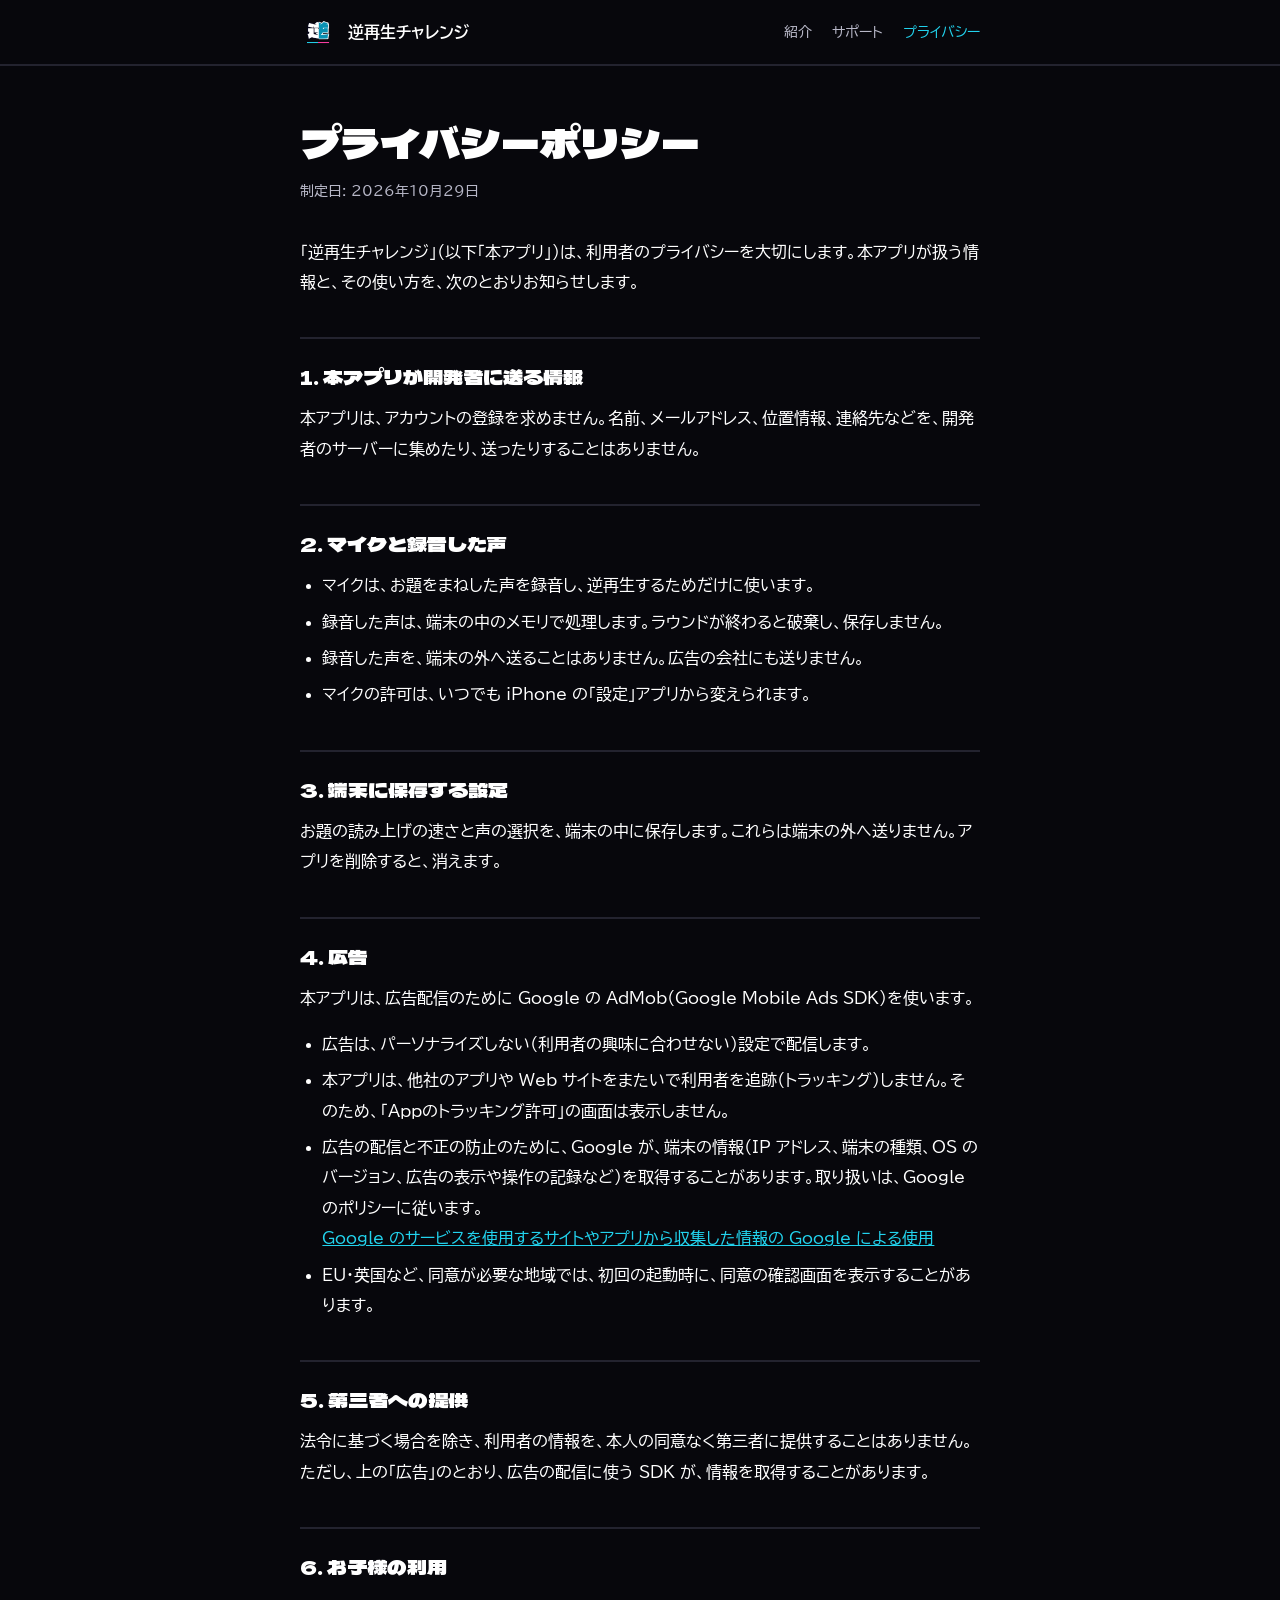
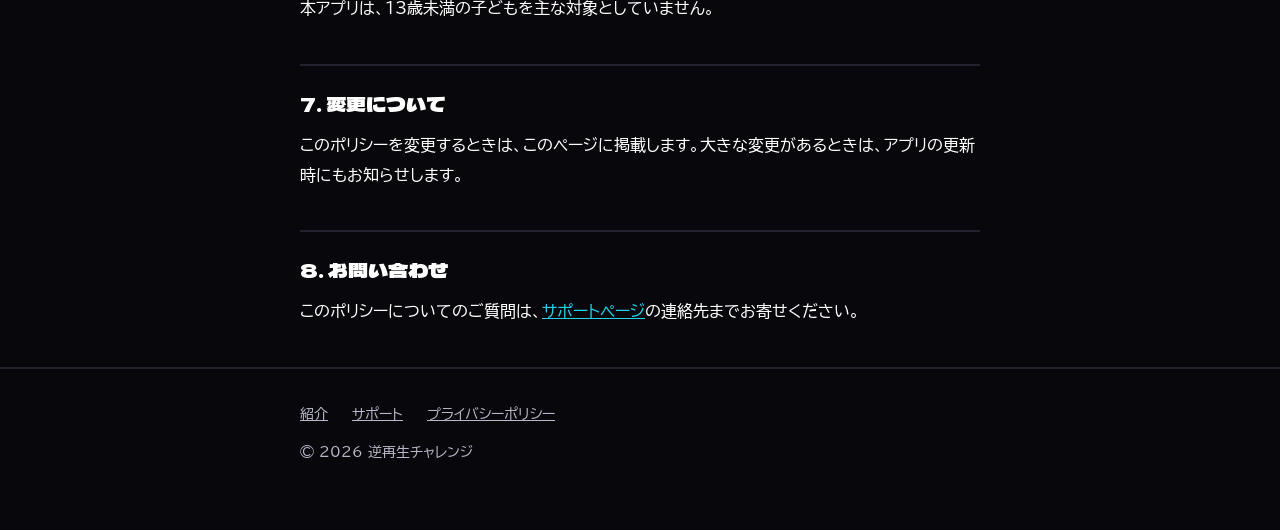
==== privacy.html @ 91100e5a "feat: 紹介・サポート・プライバシーポリシーのページを追加 Co-Authored-By: Claude Sonnet 5.5 <noreply@anthropic.com>" ====
<!doctype html>
<html lang="ja">
<head>
<meta charset="utf-8">
<meta name="viewport" content="width=device-width, initial-scale=1">
<meta name="color-scheme" content="dark">
<meta name="theme-color" content="#07070c">
<link rel="icon" href="assets/icon.png">
<link rel="apple-touch-icon" href="assets/icon.png">
<link rel="preconnect" href="https://fonts.googleapis.com">
<link rel="preconnect" href="https://fonts.gstatic.com" crossorigin>
<link href="https://fonts.googleapis.com/css2?family=BIZ+UDPGothic:wght@400;700&family=Dela+Gothic+One&display=swap" rel="stylesheet">
<link rel="stylesheet" href="style.css">
<title>プライバシーポリシー｜逆再生チャレンジ</title>
<meta name="description" content="逆再生チャレンジのプライバシーポリシー。">
</head>
<body>
<header class="site-header">
  <div class="wrap">
    <a class="brand" href="./"><img src="assets/icon.png" alt="" width="36" height="36"><span>逆再生チャレンジ</span></a>
    <nav class="site-nav" aria-label="メニュー">
      <a href="./" >紹介</a>
      <a href="support.html" >サポート</a>
      <a href="privacy.html" aria-current="page">プライバシー</a>
    </nav>
  </div>
</header>
<main>
  <div class="wrap page">
    <h1>プライバシーポリシー</h1>
    <p class="meta">制定日: 2026年10月29日</p>

    <p>「逆再生チャレンジ」（以下「本アプリ」）は、利用者のプライバシーを大切にします。本アプリが扱う情報と、その使い方を、次のとおりお知らせします。</p>

    <h2>1. 本アプリが開発者に送る情報</h2>
    <p>本アプリは、アカウントの登録を求めません。名前、メールアドレス、位置情報、連絡先などを、開発者のサーバーに集めたり、送ったりすることはありません。</p>

    <h2>2. マイクと録音した声</h2>
    <ul>
      <li>マイクは、お題をまねした声を録音し、逆再生するためだけに使います。</li>
      <li>録音した声は、端末の中のメモリで処理します。ラウンドが終わると破棄し、保存しません。</li>
      <li>録音した声を、端末の外へ送ることはありません。広告の会社にも送りません。</li>
      <li>マイクの許可は、いつでも iPhone の「設定」アプリから変えられます。</li>
    </ul>

    <h2>3. 端末に保存する設定</h2>
    <p>お題の読み上げの速さと声の選択を、端末の中に保存します。これらは端末の外へ送りません。アプリを削除すると、消えます。</p>

    <h2>4. 広告</h2>
    <p>本アプリは、広告配信のために Google の AdMob（Google Mobile Ads SDK）を使います。</p>
    <ul>
      <li>広告は、パーソナライズしない（利用者の興味に合わせない）設定で配信します。</li>
      <li>本アプリは、他社のアプリや Web サイトをまたいで利用者を追跡（トラッキング）しません。そのため、「Appのトラッキング許可」の画面は表示しません。</li>
      <li>広告の配信と不正の防止のために、Google が、端末の情報（IP アドレス、端末の種類、OS のバージョン、広告の表示や操作の記録など）を取得することがあります。取り扱いは、Google のポリシーに従います。
        <br><a href="https://policies.google.com/technologies/partner-sites" rel="noopener">Google のサービスを使用するサイトやアプリから収集した情報の Google による使用</a></li>
      <li>EU・英国など、同意が必要な地域では、初回の起動時に、同意の確認画面を表示することがあります。</li>
    </ul>

    <h2>5. 第三者への提供</h2>
    <p>法令に基づく場合を除き、利用者の情報を、本人の同意なく第三者に提供することはありません。ただし、上の「広告」のとおり、広告の配信に使う SDK が、情報を取得することがあります。</p>

    <h2>6. お子様の利用</h2>
    <p>本アプリは、13歳未満の子どもを主な対象としていません。</p>

    <h2>7. 変更について</h2>
    <p>このポリシーを変更するときは、このページに掲載します。大きな変更があるときは、アプリの更新時にもお知らせします。</p>

    <h2>8. お問い合わせ</h2>
    <p>このポリシーについてのご質問は、<a href="support.html">サポートページ</a>の連絡先までお寄せください。</p>
  </div>
</main>
<footer>
  <div class="wrap">
    <div class="links"><a href="./">紹介</a><a href="support.html">サポート</a><a href="privacy.html">プライバシーポリシー</a></div>
    <p>© 2026 逆再生チャレンジ</p>
  </div>
</footer>
</body>
</html>
---- style.css ----
:root {
  --stage000: #07070c;
  --stage100: #101018;
  --line100: #23232f;
  --line200: #4a4a5c;
  --ink: #ffffff;
  --ink-soft: #e4e4ee;
  --ink-muted: #b8b8c8;
  --cue: #22d3ee;
  --cue-deep: #0891b2;
  --you: #ff3ea5;
  --on-cue: #07070c;
  --display: "Dela Gothic One", "Hiragino Sans", sans-serif;
  --text: "BIZ UDPGothic", "Hiragino Sans", "Yu Gothic", sans-serif;
}

* { box-sizing: border-box; }

html { color-scheme: dark; }

body {
  margin: 0;
  background: var(--stage000);
  color: var(--ink);
  font-family: var(--text);
  font-size: 16px;
  line-height: 1.9;
  -webkit-text-size-adjust: 100%;
}

a { color: var(--cue); }
a:hover { color: var(--ink); }
a:focus-visible, button:focus-visible { outline: 3px solid var(--cue); outline-offset: 3px; }

.wrap { max-width: 720px; margin: 0 auto; padding: 0 20px; }

/* ヘッダー */
.site-header { border-bottom: 2px solid var(--line100); }
.site-header .wrap { display: flex; align-items: center; justify-content: space-between; min-height: 64px; gap: 16px; }
.brand { display: flex; align-items: center; gap: 12px; color: var(--ink); text-decoration: none; font-weight: 700; }
.brand img { width: 36px; height: 36px; border-radius: 8px; display: block; }
.site-nav { display: flex; gap: 20px; font-size: 14px; }
.site-nav a { color: var(--ink-muted); text-decoration: none; min-height: 44px; display: inline-flex; align-items: center; }
.site-nav a:hover, .site-nav a[aria-current="page"] { color: var(--cue); }

/* ヒーロー */
.hero { padding: 56px 0 40px; }
.micro { font-size: 12px; font-weight: 700; letter-spacing: 0.16em; color: var(--cue); margin: 0 0 16px; }
.telop {
  font-family: var(--display);
  font-weight: 400;
  line-height: 1.25;
  margin: 0;
  color: var(--ink);
  -webkit-text-stroke: 3px #05051a;
  paint-order: stroke fill;
}
.hero .telop { font-size: clamp(40px, 12vw, 72px); }
.hero .telop .cue { color: var(--cue-deep); -webkit-text-stroke-color: var(--ink); }
.lead { color: var(--ink-muted); margin: 24px 0 32px; max-width: 32em; }

.badges { display: flex; flex-wrap: wrap; gap: 12px; align-items: center; }
.btn {
  display: inline-flex; align-items: center; justify-content: center;
  min-height: 56px; padding: 0 28px; border-radius: 4px;
  background: var(--cue); color: var(--on-cue);
  font-weight: 700; text-decoration: none; border: 2px solid var(--cue);
}
.btn[aria-disabled="true"] { background: var(--stage000); color: var(--ink-muted); border-color: var(--line200); cursor: default; }
.btn.ghost { background: transparent; color: var(--ink); border-color: var(--line200); }
.btn.ghost:hover { border-color: var(--cue); color: var(--cue); }

/* セクション */
section { padding: 40px 0; border-top: 2px solid var(--line100); }
h2 { font-family: var(--display); font-weight: 400; font-size: 26px; line-height: 1.4; margin: 0 0 20px; }
h3 { font-size: 18px; margin: 32px 0 8px; }
p { margin: 0 0 16px; }

.steps { list-style: none; padding: 0; margin: 0; display: grid; gap: 12px; counter-reset: step; }
.steps li {
  counter-increment: step; display: grid; grid-template-columns: 56px 1fr; align-items: start; gap: 12px;
  background: var(--stage100); border: 2px solid var(--line100); border-radius: 4px; padding: 16px;
}
.steps li::before { content: "0" counter(step); font-family: var(--display); font-size: 20px; color: var(--cue); line-height: 1.6; }
.steps strong { display: block; font-size: 17px; }
.steps span { color: var(--ink-muted); font-size: 15px; }

.shots { display: grid; grid-template-columns: repeat(3, 1fr); gap: 12px; margin: 0; padding: 0; list-style: none; }
.shots img { width: 100%; height: auto; display: block; border-radius: 4px; border: 2px solid var(--line100); }
@media (max-width: 560px) {
  .shots { grid-template-columns: none; grid-auto-flow: column; grid-auto-columns: 72%; overflow-x: auto; scroll-snap-type: x mandatory; padding-bottom: 8px; }
  .shots li { scroll-snap-align: start; }
}

.points { display: grid; gap: 12px; padding: 0; margin: 0; list-style: none; }
.points li { border-left: 4px solid var(--cue); padding: 4px 0 4px 16px; }
.points li.you { border-left-color: var(--you); }
.points b { display: block; }
.points span { color: var(--ink-muted); font-size: 15px; }

/* サポート・プライバシー */
.page { padding-top: 48px; padding-bottom: 24px; }
.page h1 { font-family: var(--display); font-weight: 400; font-size: clamp(28px, 7vw, 40px); line-height: 1.4; margin: 0 0 8px; }
.meta { color: var(--ink-muted); font-size: 14px; margin-bottom: 32px; }
.page h2 { font-size: 20px; margin: 40px 0 12px; padding-top: 24px; border-top: 2px solid var(--line100); }
.page ul { padding-left: 1.4em; margin: 0 0 16px; }
.page li { margin-bottom: 6px; }
details { background: var(--stage100); border: 2px solid var(--line100); border-radius: 4px; padding: 0 16px; margin-bottom: 8px; }
summary { cursor: pointer; font-weight: 700; padding: 14px 0; min-height: 44px; }
details p { color: var(--ink-soft); }
.contact { background: var(--stage100); border: 2px solid var(--line200); border-radius: 4px; padding: 20px; margin: 16px 0; }
.contact p:last-child { margin-bottom: 0; }

footer { border-top: 2px solid var(--line100); padding: 32px 0 48px; color: var(--ink-muted); font-size: 14px; }
footer .links { display: flex; flex-wrap: wrap; gap: 8px 24px; margin-bottom: 12px; }
footer a { color: var(--ink-muted); }
footer a:hover { color: var(--cue); }

@media (prefers-reduced-motion: no-preference) { html { scroll-behavior: smooth; } }
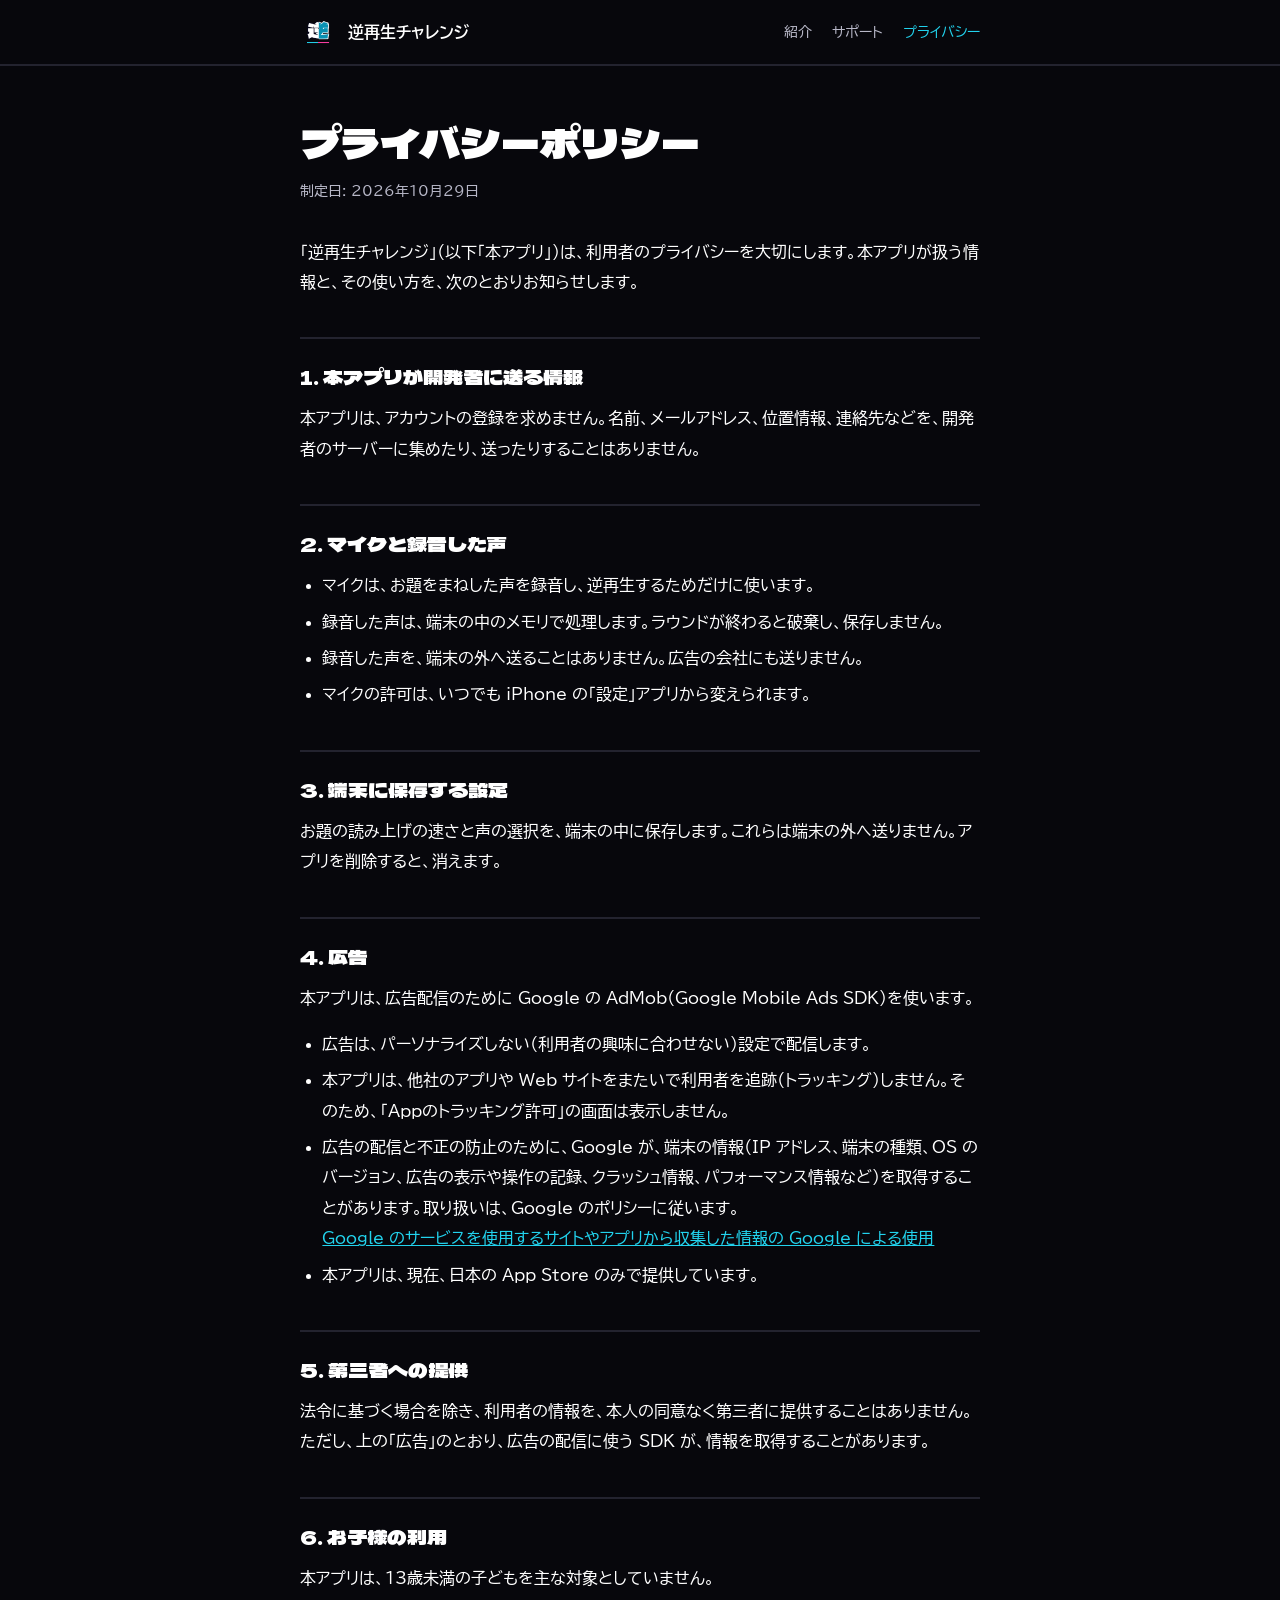
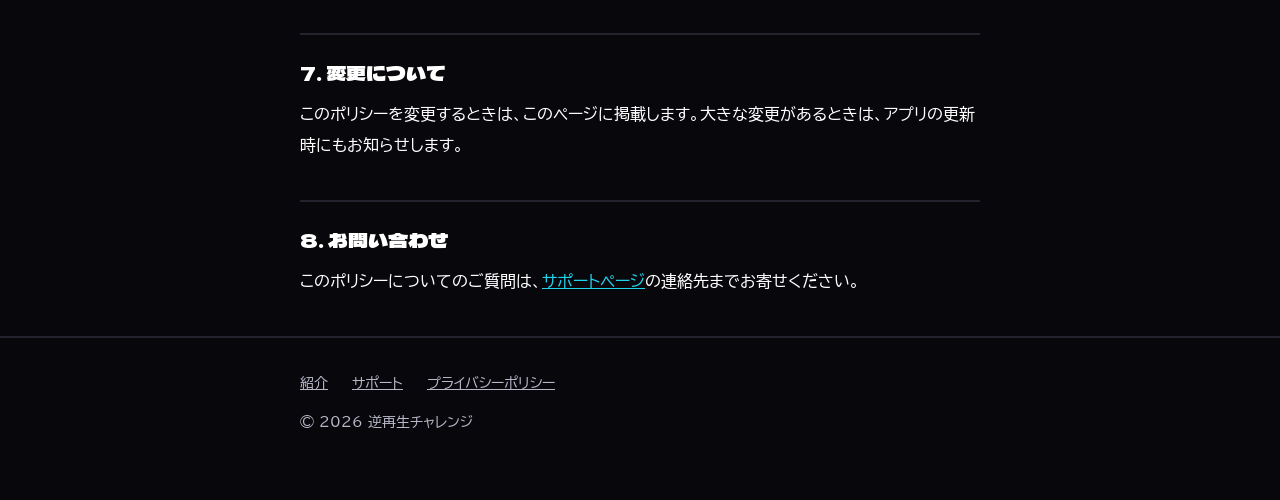
==== commit 14ed2cc5: "fix: プライバシーポリシーを、提供地域と取得する情報に合わせる Co-Authored-By: Claude Sonnet 5.5 <noreply@anthropic.com>" ====
--- a/privacy.html
+++ b/privacy.html
@@ -51,9 +51,9 @@
     <ul>
       <li>広告は、パーソナライズしない（利用者の興味に合わせない）設定で配信します。</li>
       <li>本アプリは、他社のアプリや Web サイトをまたいで利用者を追跡（トラッキング）しません。そのため、「Appのトラッキング許可」の画面は表示しません。</li>
-      <li>広告の配信と不正の防止のために、Google が、端末の情報（IP アドレス、端末の種類、OS のバージョン、広告の表示や操作の記録など）を取得することがあります。取り扱いは、Google のポリシーに従います。
+      <li>広告の配信と不正の防止のために、Google が、端末の情報（IP アドレス、端末の種類、OS のバージョン、広告の表示や操作の記録、クラッシュ情報、パフォーマンス情報など）を取得することがあります。取り扱いは、Google のポリシーに従います。
         <br><a href="https://policies.google.com/technologies/partner-sites" rel="noopener">Google のサービスを使用するサイトやアプリから収集した情報の Google による使用</a></li>
-      <li>EU・英国など、同意が必要な地域では、初回の起動時に、同意の確認画面を表示することがあります。</li>
+      <li>本アプリは、現在、日本の App Store のみで提供しています。</li>
     </ul>
 
     <h2>5. 第三者への提供</h2>
